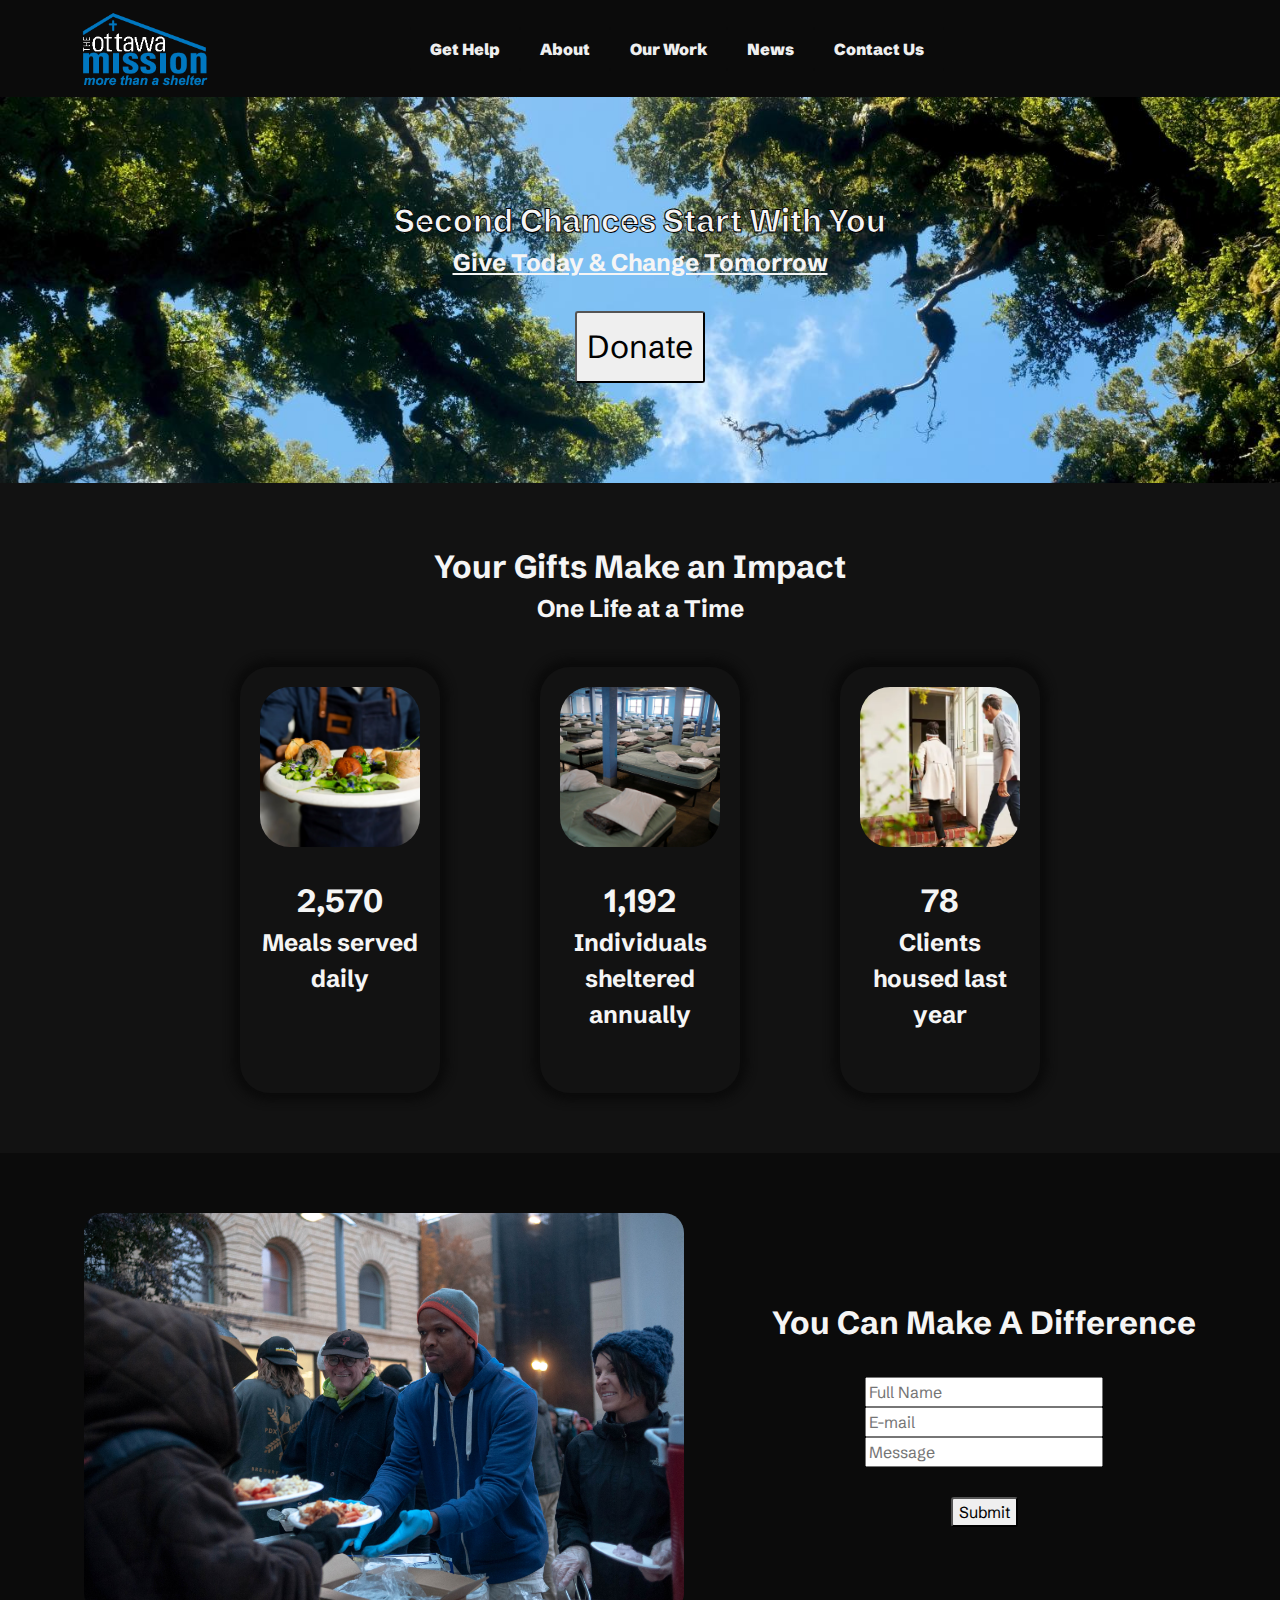
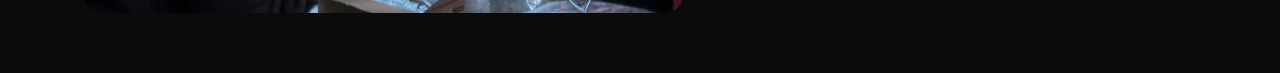
==== index.html @ dbbff0a6 "update" ====
<!DOCTYPE html>
<html lang="en">
  <head>
    <title>Group Project</title>
    <meta charset="UTF-8" />
    <meta name="viewport" content="width=device-width, initial-scale=1" />
    <link rel="stylesheet" href="reset.css" />
    <link rel="stylesheet" href="index.css" />
    <link rel="icon" href="" type="image/svg+xml" />
  </head>
  <body>
    <header>
      <div class="navbar">
        <a href="index.html">
        <img id="logo" src="images/mission_logo_white.png" img width="150">
        </a>
        <div class="headbuttons">
            <a href="help.html">
            <button class="nav">Get Help</button>
            </a>
            <a href="about.html">
            <button class="nav">About</button>
            </a>
            <button class="nav">Our Work</button>
            <button class="nav">News</button>
            <a href="contact.html">
            <button class="nav">Contact Us</button>
            </a>
        </div>
    <!-- </div> -->
    </header>
    <main>
      <div class="chances">
        <h1>Second Chances Start With You</h1>
        <h2>Give Today & Change Tomorrow</h2>
        <a href="donate.html">
        <button>Donate</button>
        </a>
      </div>

      <div class="impact">
        <h1>Your Gifts Make an Impact</h1>
        <h2>One Life at a Time</h2>
        <div class="impactboxes">
          <div class="meals box">
            <img id="food" src="images/food.jpg">
            <h1>2,570</h1>
            <h2>Meals served daily</h2>
          </div>
          <div class="shelter box">
            <img id="shelter" src="images/shelter.jpg">
            <h1>1,192</h1>
            <h2>Individuals sheltered annually</h2>
          </div>
          <div class="clients box">
            <img id="housed" src="images/housed.png">
            <h1>78</h1>
            <h2>Clients housed last year</h2>
          </div>
        </div>
      </div>

      <div class="signup">
        <img id="givingfood" src="images/givingfood.jpg" img width="600">
        <div class="form">
          <h1>You Can Make A Difference</h1>
          <div><input type="text" placeholder="Full Name"></div>
          <div><input type="text" placeholder="E-mail"></div>
          <div id="message"><input type="text" placeholder="Message" class="form3"></div>
          <button>Submit</button>
        </div>
      </div>
    </main>
    <footer>
    </footer>
  </body>
</html>
---- index.css ----
@font-face {
    font-family: myFont;
    src: url(Schibsted_Grotesk/SchibstedGrotesk-VariableFont_wght.ttf);
}

body {
    font-family: myfont;
    background-color: #121212;
    color:whitesmoke;
}

#logo {
    padding-left: 20px;
}

.navbar {
    display: flex;
    padding-inline: 60px;
    padding-bottom: 10px;
    padding-top: 10px;
    background-color: #0b0b0b;
}

.headbuttons {
    display: flex;
    justify-content: space-around;
    align-items: center;
    padding-inline: 200px;
    background-color: #0b0b0b;
}

.nav {
    font-weight: 900;
    font-size: 1em;
    color: #efefef;
    background-color: #0b0b0b;
    border: none;
    padding-top: 10px;
    padding-bottom: 10px;
    padding-left: 20px;
    padding-right: 20px;
}

.chances {
    background-image: url(images/david-tip-ac0LMgPsFJ4-unsplash.jpg);
    background-repeat:no-repeat;
    background-size:100%;
    padding: 100px;
    display: flex;
    flex-direction: column;
    align-items: center;
    justify-content: center;
}

.chances h1 {
    -webkit-text-stroke: 1px rgb(1, 1, 1);
}

.chances h2 {
    text-decoration: underline;
    padding-bottom: 30px;
}

.chances button {
    padding: 10px;
    font-size: 2rem;
    transition: ease-out 0.9s;
}

.impact {
    display: flex;
    flex-direction: column;
    align-items: center;
    padding-bottom: 60px;
}

.impactboxes {
    display: grid;
    grid-template-columns: auto auto auto;
    column-gap: 100px;
    text-align: center;
}

.impactboxes h1 {
    padding-top: 30px;
}

.meals, .shelter, .clients{
    display: flex;
    flex-direction: column;
    align-items: center;
    width:200px;
}

.box{
    /* border: solid 1px black; */
    border-radius: 30px;
    box-shadow: 0px 0px 8px 8px #0b0b0b;
}

.impactboxes > div{
    padding-left: 20px;
    padding-right: 20px;
    padding-top: 20px;
    padding-bottom: 20px;
}

#food, #shelter, #housed {
    border-radius: 30px;
}

button {
    border-radius: 3px;
    cursor: pointer;
}

button:hover {
    box-shadow: inset 300px 0 0 0 rgb(10, 96, 193);
    color: white;
}

.impact {
    padding-top: 60px;
}

.impact h2 {
    padding-bottom: 40px;
}

.meals:hover {
    transform: scale(1.1);
}

.shelter:hover {
    transform: scale(1.1);
}

.clients:hover {
    transform: scale(1.1);
}

.signup {
    display: flex;
    align-items: center;
    justify-content: space-around;
    padding-top: 60px;
    padding-bottom: 60px;
    padding-inline: 40px;
    background-color: #0b0b0b;
}

.form {
    display: flex;
    flex-direction: column;
    align-items: center;
}

#givingfood {
    border-radius: 20px;
}

.form h1 {
    padding-bottom: 30px;
}

#message {
    padding-bottom: 30px;
}
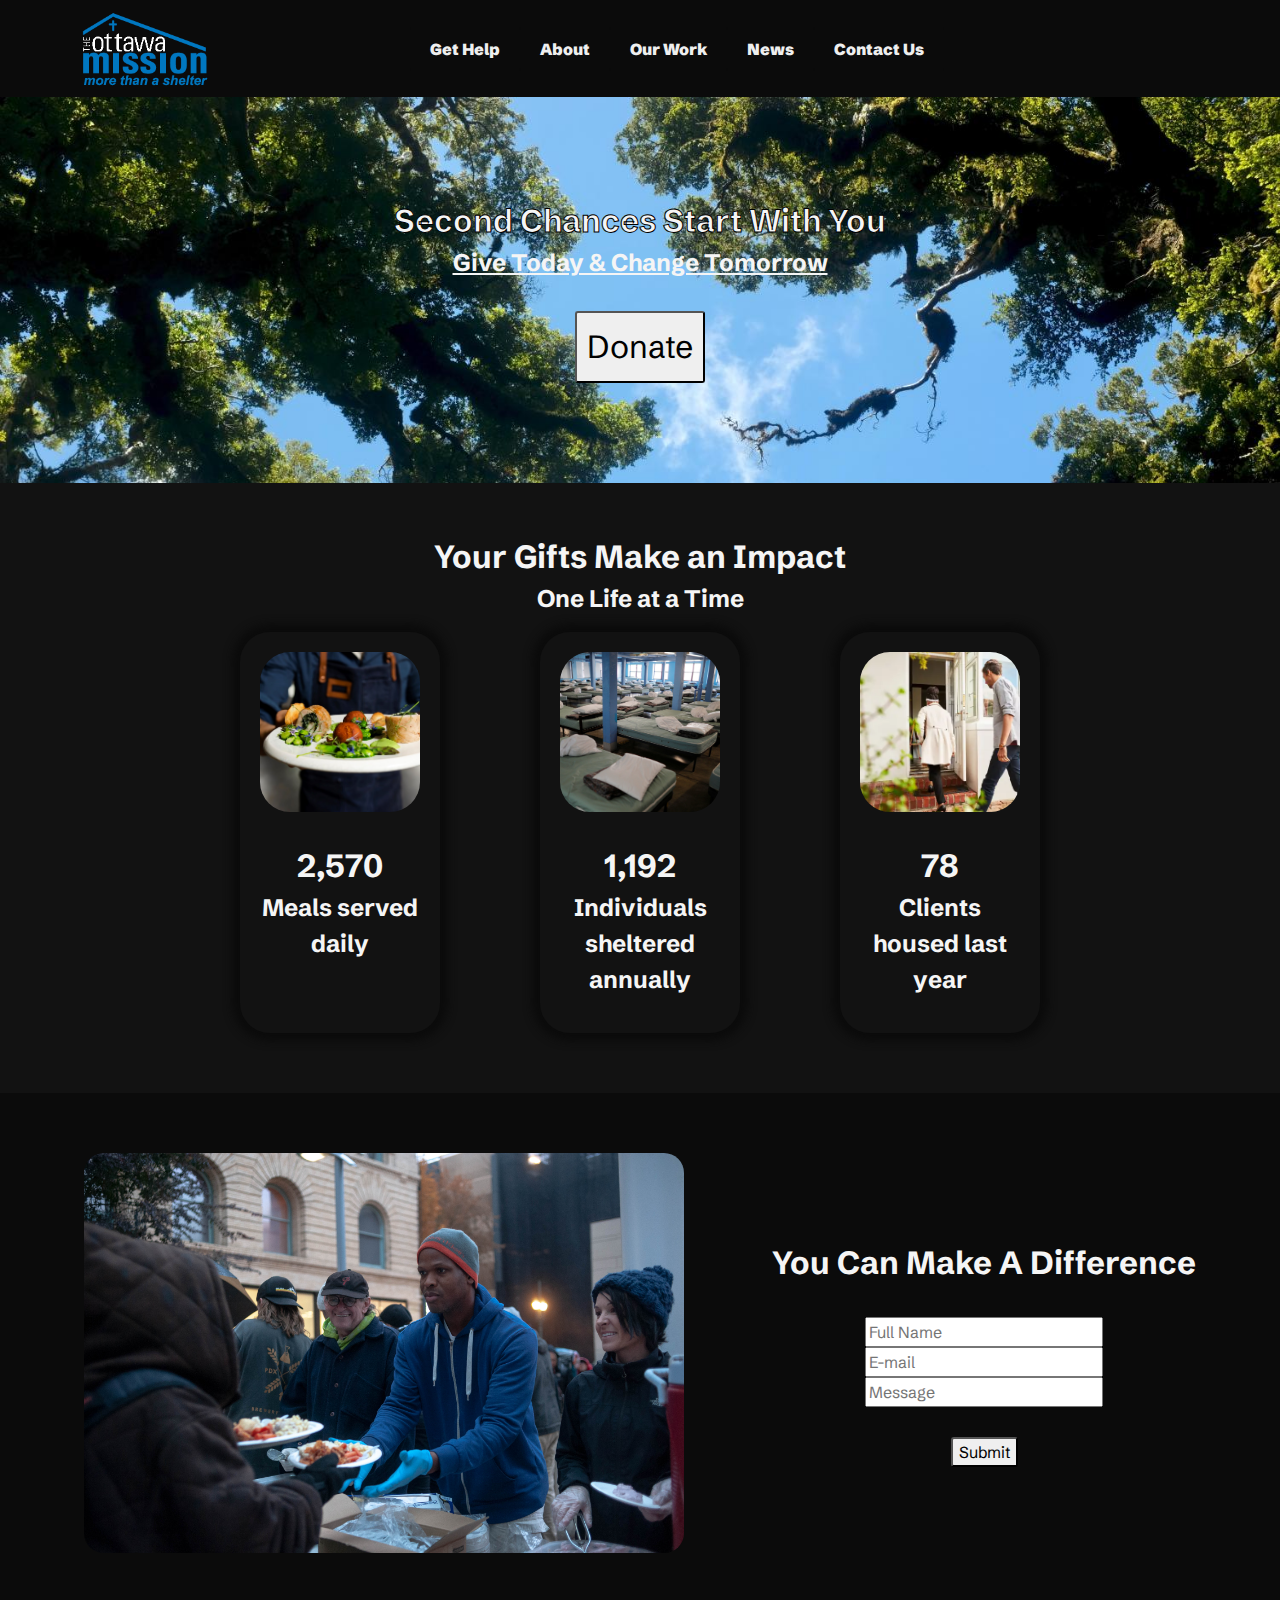
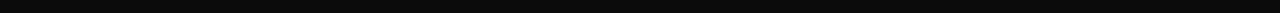
==== commit 8a905ecd: "about" ====
--- a/index.html
+++ b/index.html
@@ -27,7 +27,6 @@
             <button class="nav">Contact Us</button>
             </a>
         </div>
-    <!-- </div> -->
     </header>
     <main>
       <div class="chances">
--- a/index.css
+++ b/index.css
@@ -120,11 +120,11 @@
 }
 
 .impact {
-    padding-top: 60px;
+    padding-top: 50px;
 }
 
 .impact h2 {
-    padding-bottom: 40px;
+    padding-bottom: 15px;
 }
 
 .meals:hover {
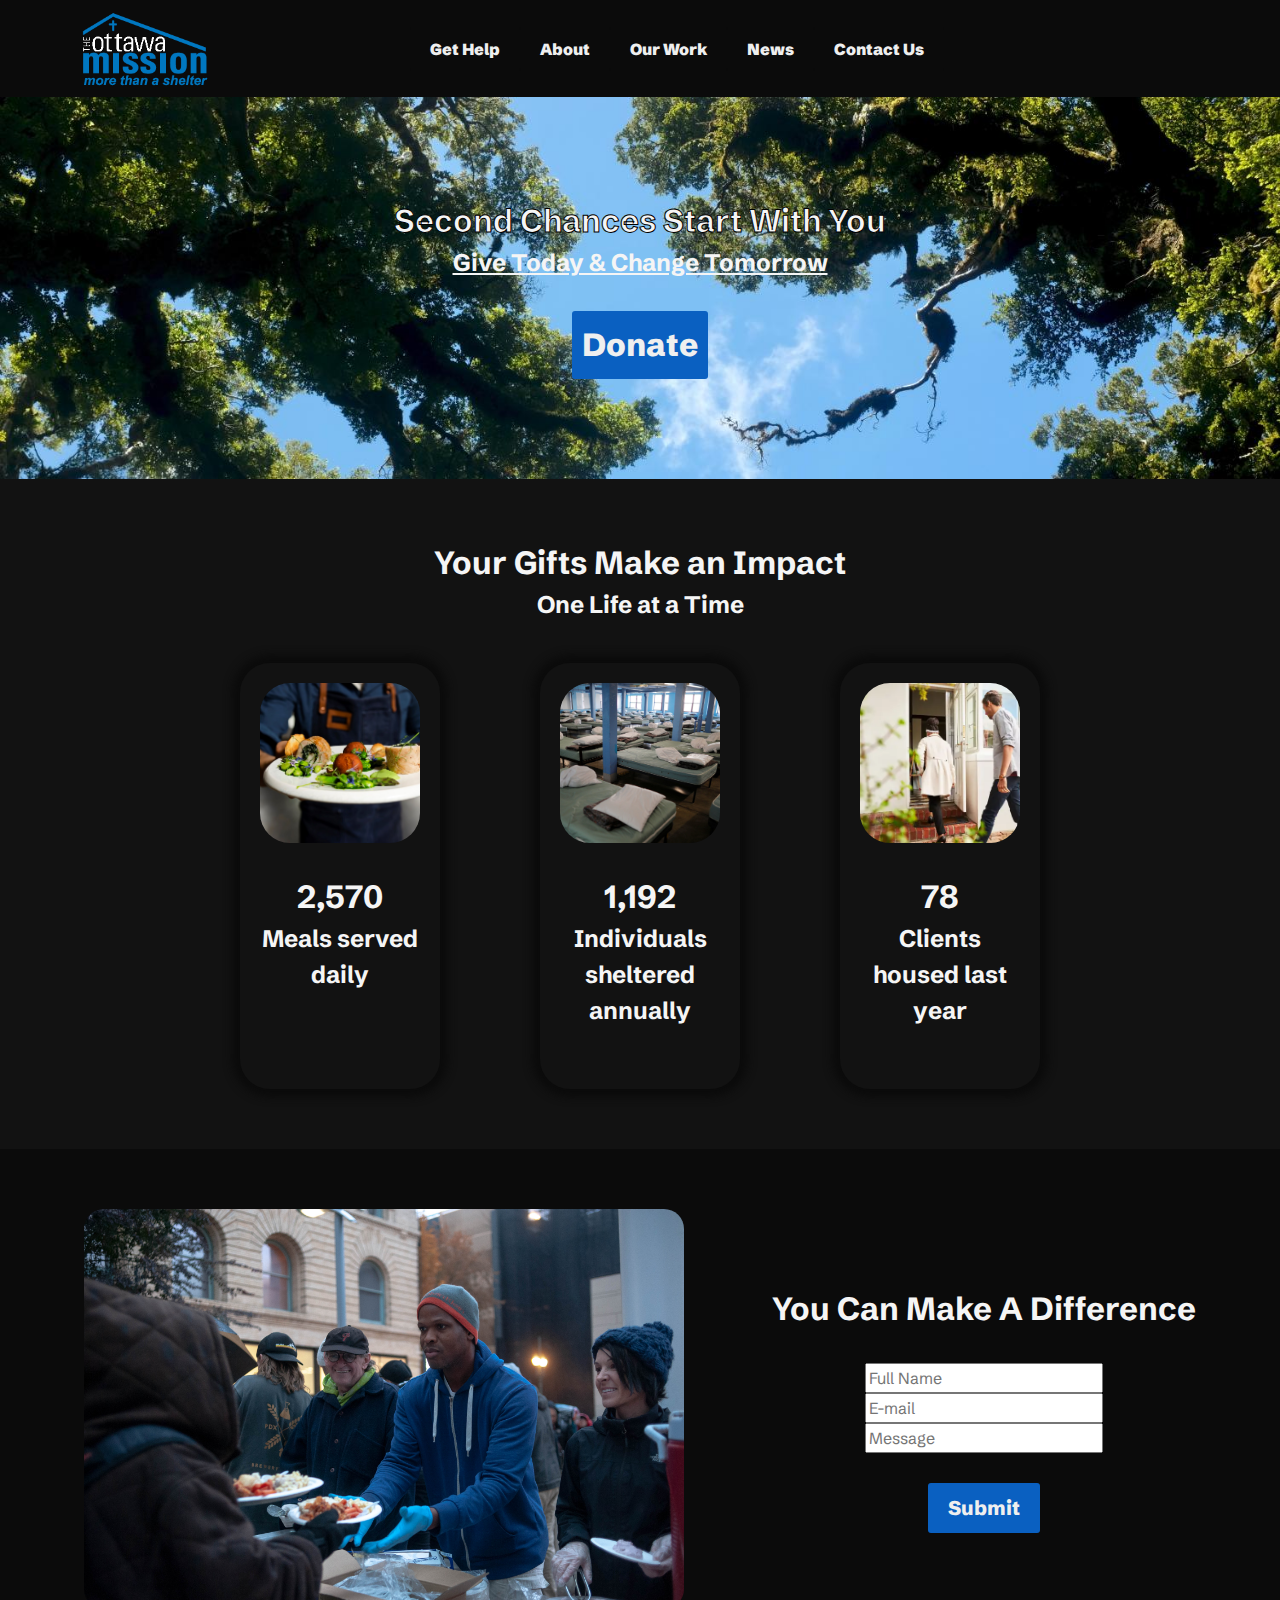
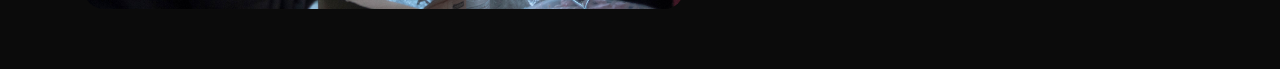
==== commit 83f4ceca: "Merge branch 'main' of https://github.com/aura-git/IMD2900_A2" ====
--- a/index.html
+++ b/index.html
@@ -27,6 +27,7 @@
             <button class="nav">Contact Us</button>
             </a>
         </div>
+    <!-- </div> -->
     </header>
     <main>
       <div class="chances">
--- a/index.css
+++ b/index.css
@@ -110,21 +110,32 @@
 }
 
 button {
+    font-weight: 800;
+    font-size: 1.25em;
+    color: #efefef;
+    background-color: rgb(10, 96, 193);
+    border: none;
+    padding-top: 10px;
+    padding-bottom: 10px;
+    padding-left: 20px;
+    padding-right: 20px;
     border-radius: 3px;
     cursor: pointer;
 }
 
 button:hover {
-    box-shadow: inset 300px 0 0 0 rgb(10, 96, 193);
+    background-color: rgb(0, 36, 108);
+    box-shadow: 5px 5px black;
+    text-shadow: #343434 2px 2px;
     color: white;
 }
 
 .impact {
-    padding-top: 50px;
+    padding-top: 60px;
 }
 
 .impact h2 {
-    padding-bottom: 15px;
+    padding-bottom: 40px;
 }
 
 .meals:hover {
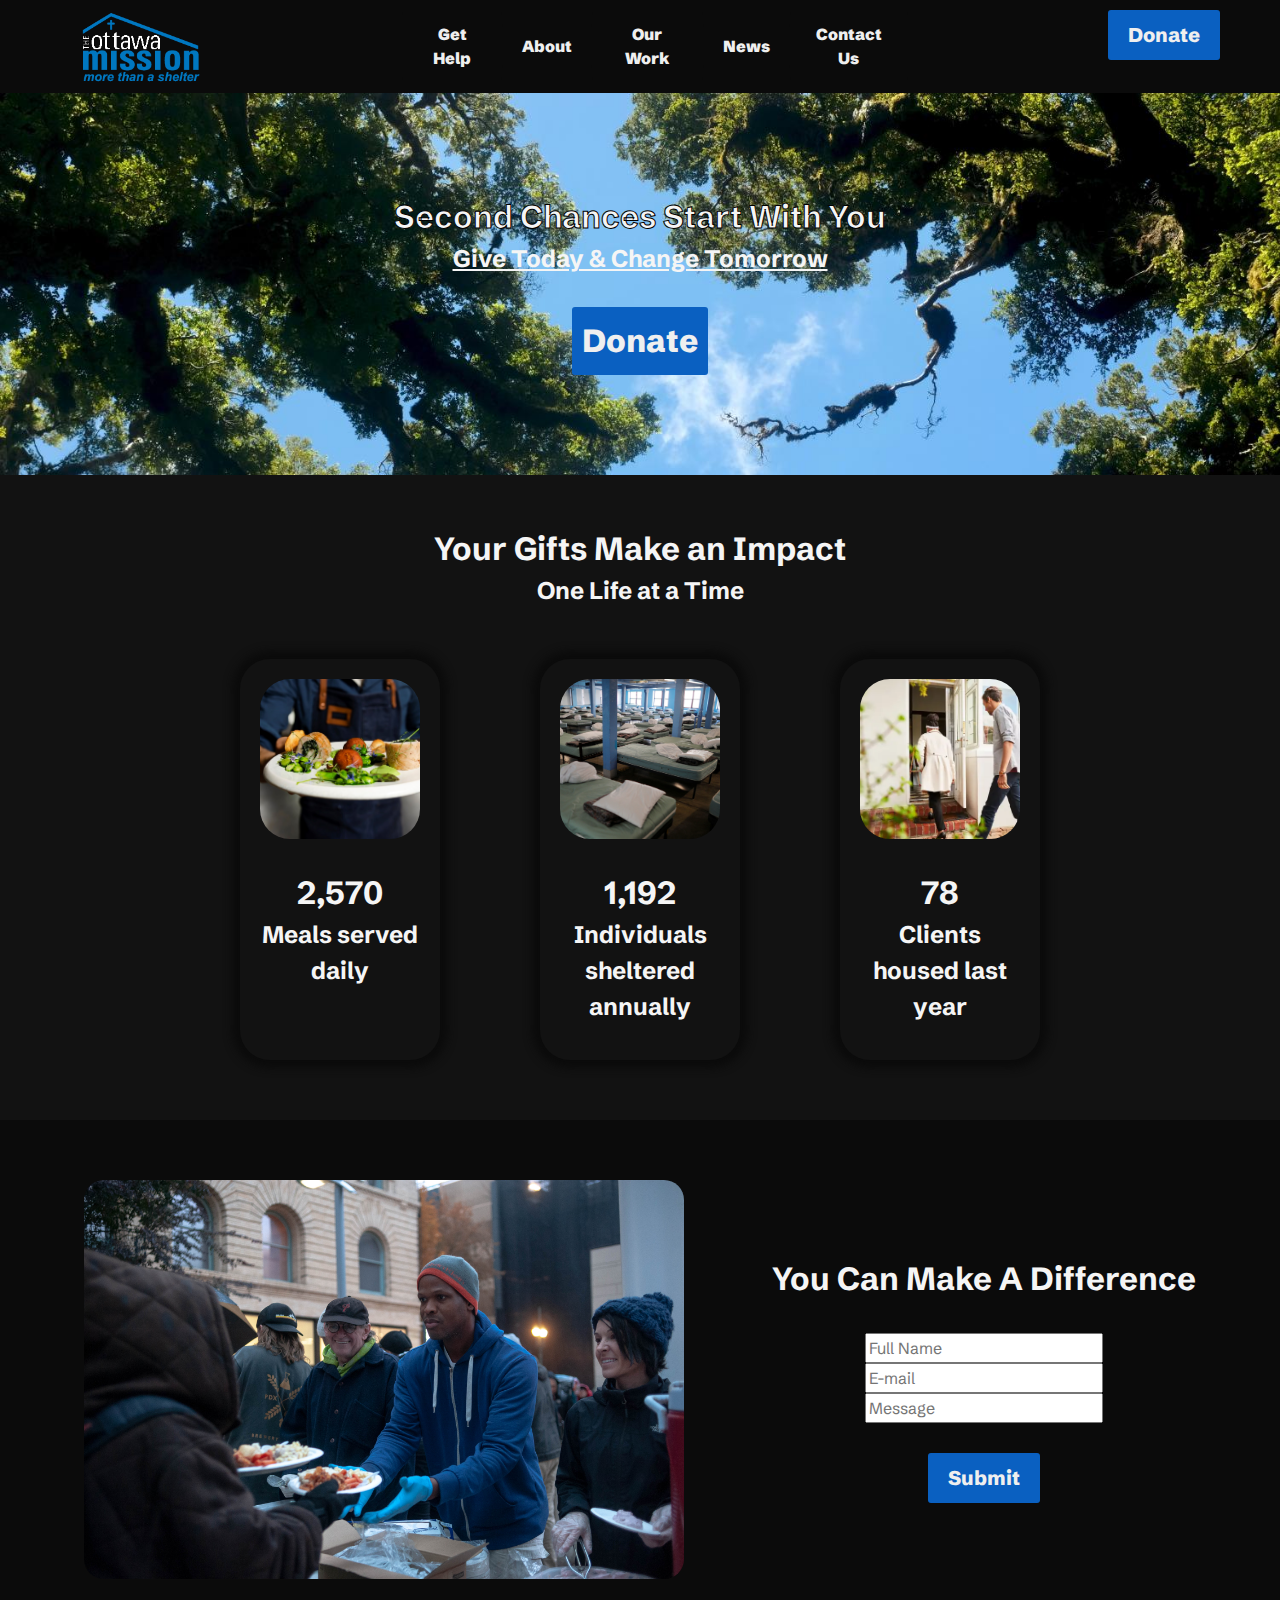
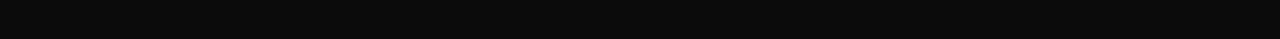
==== commit 39bdf574: "update" ====
--- a/index.html
+++ b/index.html
@@ -27,7 +27,10 @@
             <button class="nav">Contact Us</button>
             </a>
         </div>
-    <!-- </div> -->
+        <a href="donate.html">
+        <button>Donate</button>
+        </a>
+      </div>
     </header>
     <main>
       <div class="chances">
@@ -40,7 +43,7 @@
 
       <div class="impact">
         <h1>Your Gifts Make an Impact</h1>
-        <h2>One Life at a Time</h2>
+        <h2 id="life">One Life at a Time</h2>
         <div class="impactboxes">
           <div class="meals box">
             <img id="food" src="images/food.jpg">
--- a/index.css
+++ b/index.css
@@ -131,11 +131,15 @@
 }
 
 .impact {
-    padding-top: 60px;
+    padding-top: 50px;
 }
 
 .impact h2 {
-    padding-bottom: 40px;
+    padding-bottom: 15px;
+}
+
+#life {
+    padding-bottom: 50px;
 }
 
 .meals:hover {
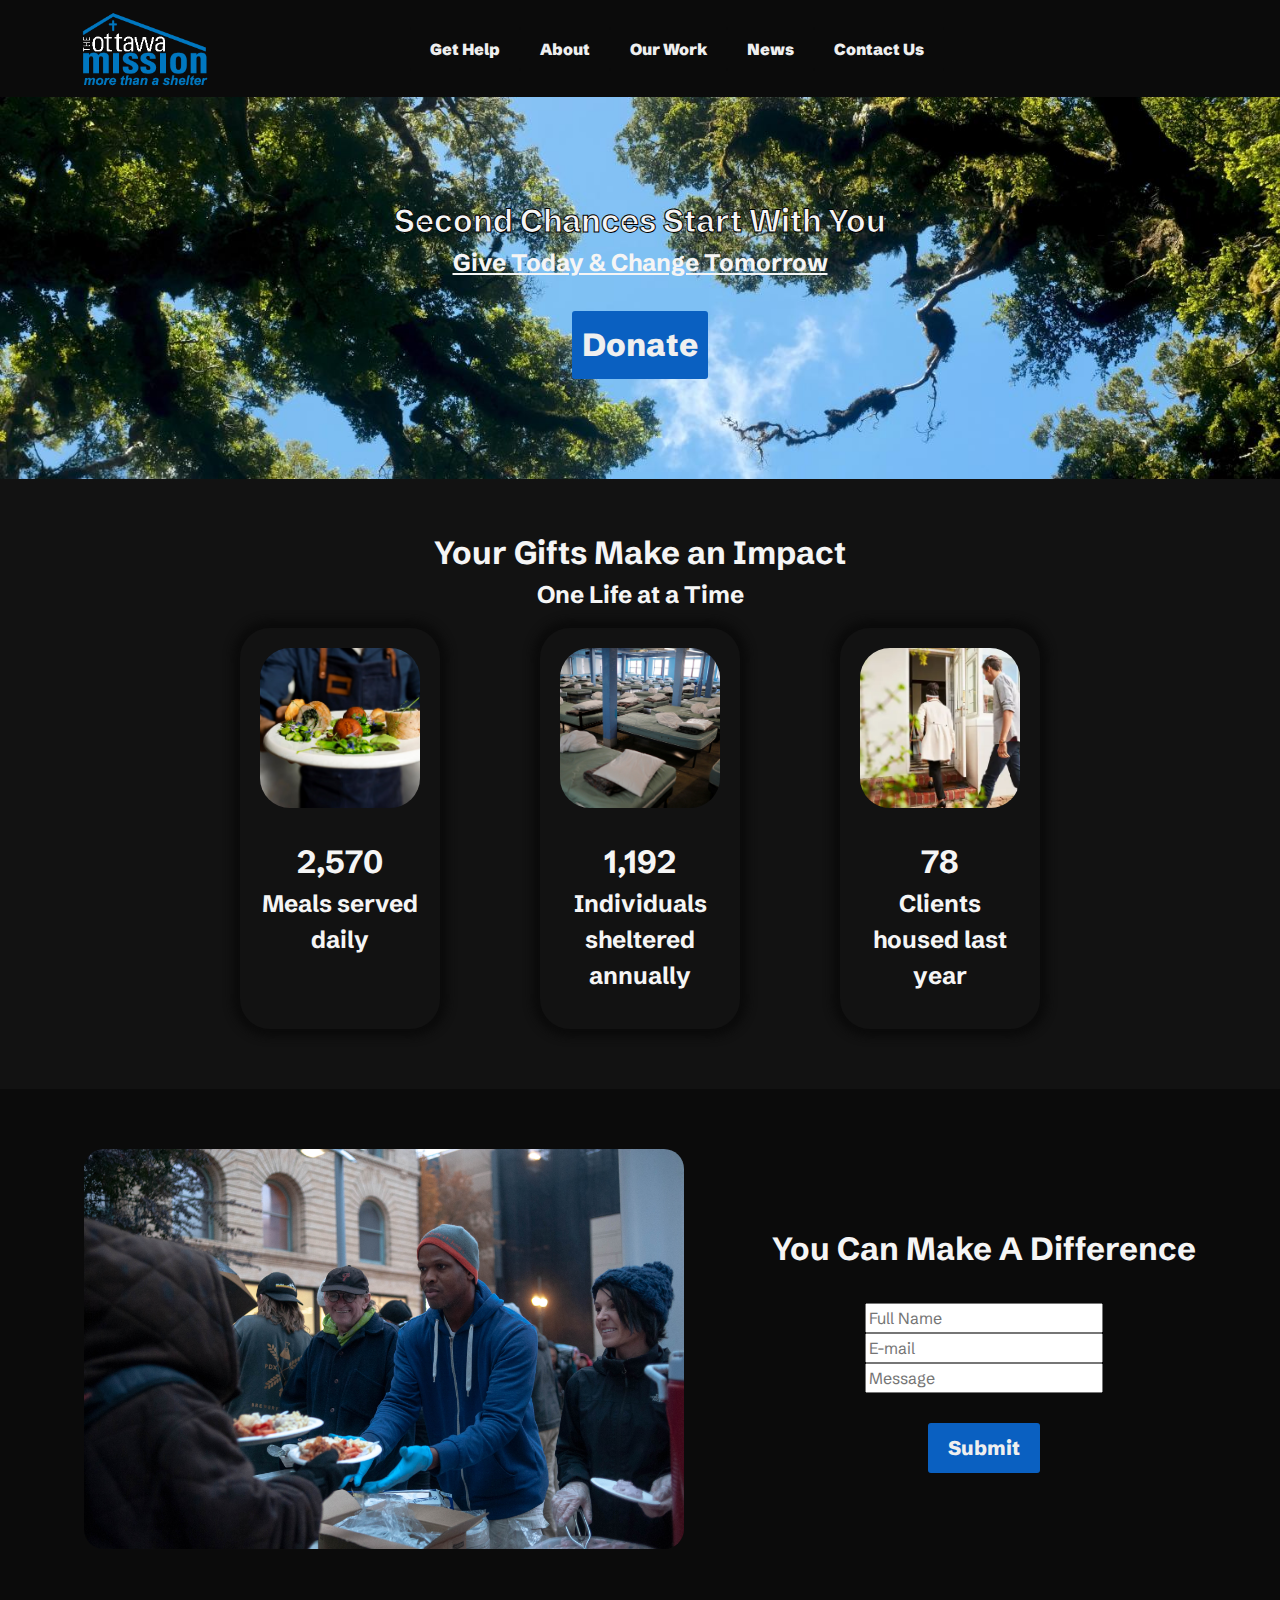
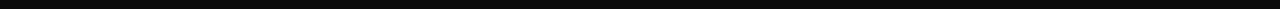
==== commit 163122de: "UpdatedTitles" ====
--- a/index.html
+++ b/index.html
@@ -1,7 +1,7 @@
 <!DOCTYPE html>
 <html lang="en">
   <head>
-    <title>Group Project</title>
+    <title>Ottawa Mission</title>
     <meta charset="UTF-8" />
     <meta name="viewport" content="width=device-width, initial-scale=1" />
     <link rel="stylesheet" href="reset.css" />
@@ -27,10 +27,6 @@
             <button class="nav">Contact Us</button>
             </a>
         </div>
-        <a href="donate.html">
-        <button>Donate</button>
-        </a>
-      </div>
     </header>
     <main>
       <div class="chances">
@@ -43,7 +39,7 @@
 
       <div class="impact">
         <h1>Your Gifts Make an Impact</h1>
-        <h2 id="life">One Life at a Time</h2>
+        <h2>One Life at a Time</h2>
         <div class="impactboxes">
           <div class="meals box">
             <img id="food" src="images/food.jpg">
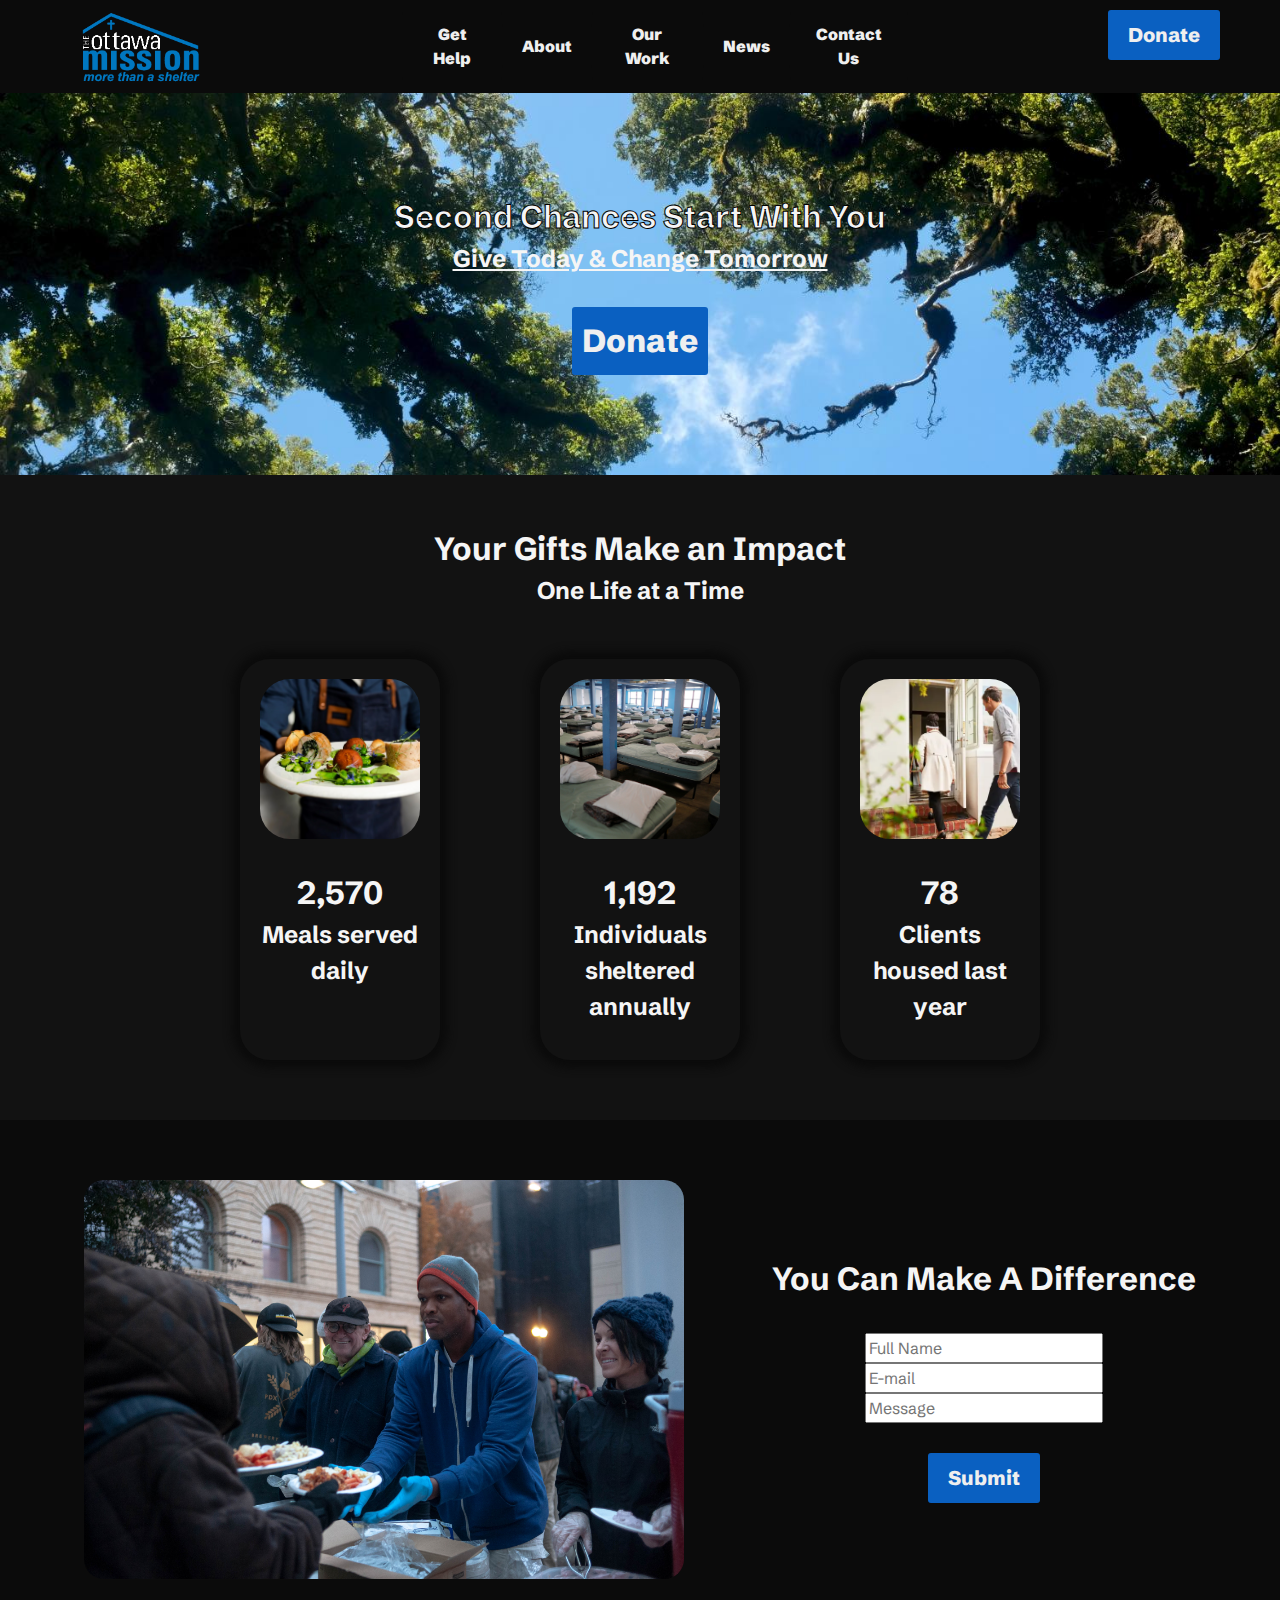
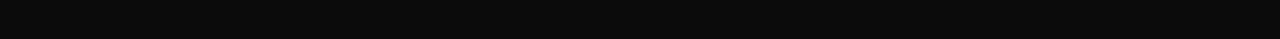
==== commit f6e76edc: "Merge branch 'main' of https://github.com/aura-git/IMD2900_A2" ====
--- a/index.html
+++ b/index.html
@@ -27,6 +27,10 @@
             <button class="nav">Contact Us</button>
             </a>
         </div>
+        <a href="donate.html">
+        <button>Donate</button>
+        </a>
+      </div>
     </header>
     <main>
       <div class="chances">
@@ -39,7 +43,7 @@
 
       <div class="impact">
         <h1>Your Gifts Make an Impact</h1>
-        <h2>One Life at a Time</h2>
+        <h2 id="life">One Life at a Time</h2>
         <div class="impactboxes">
           <div class="meals box">
             <img id="food" src="images/food.jpg">
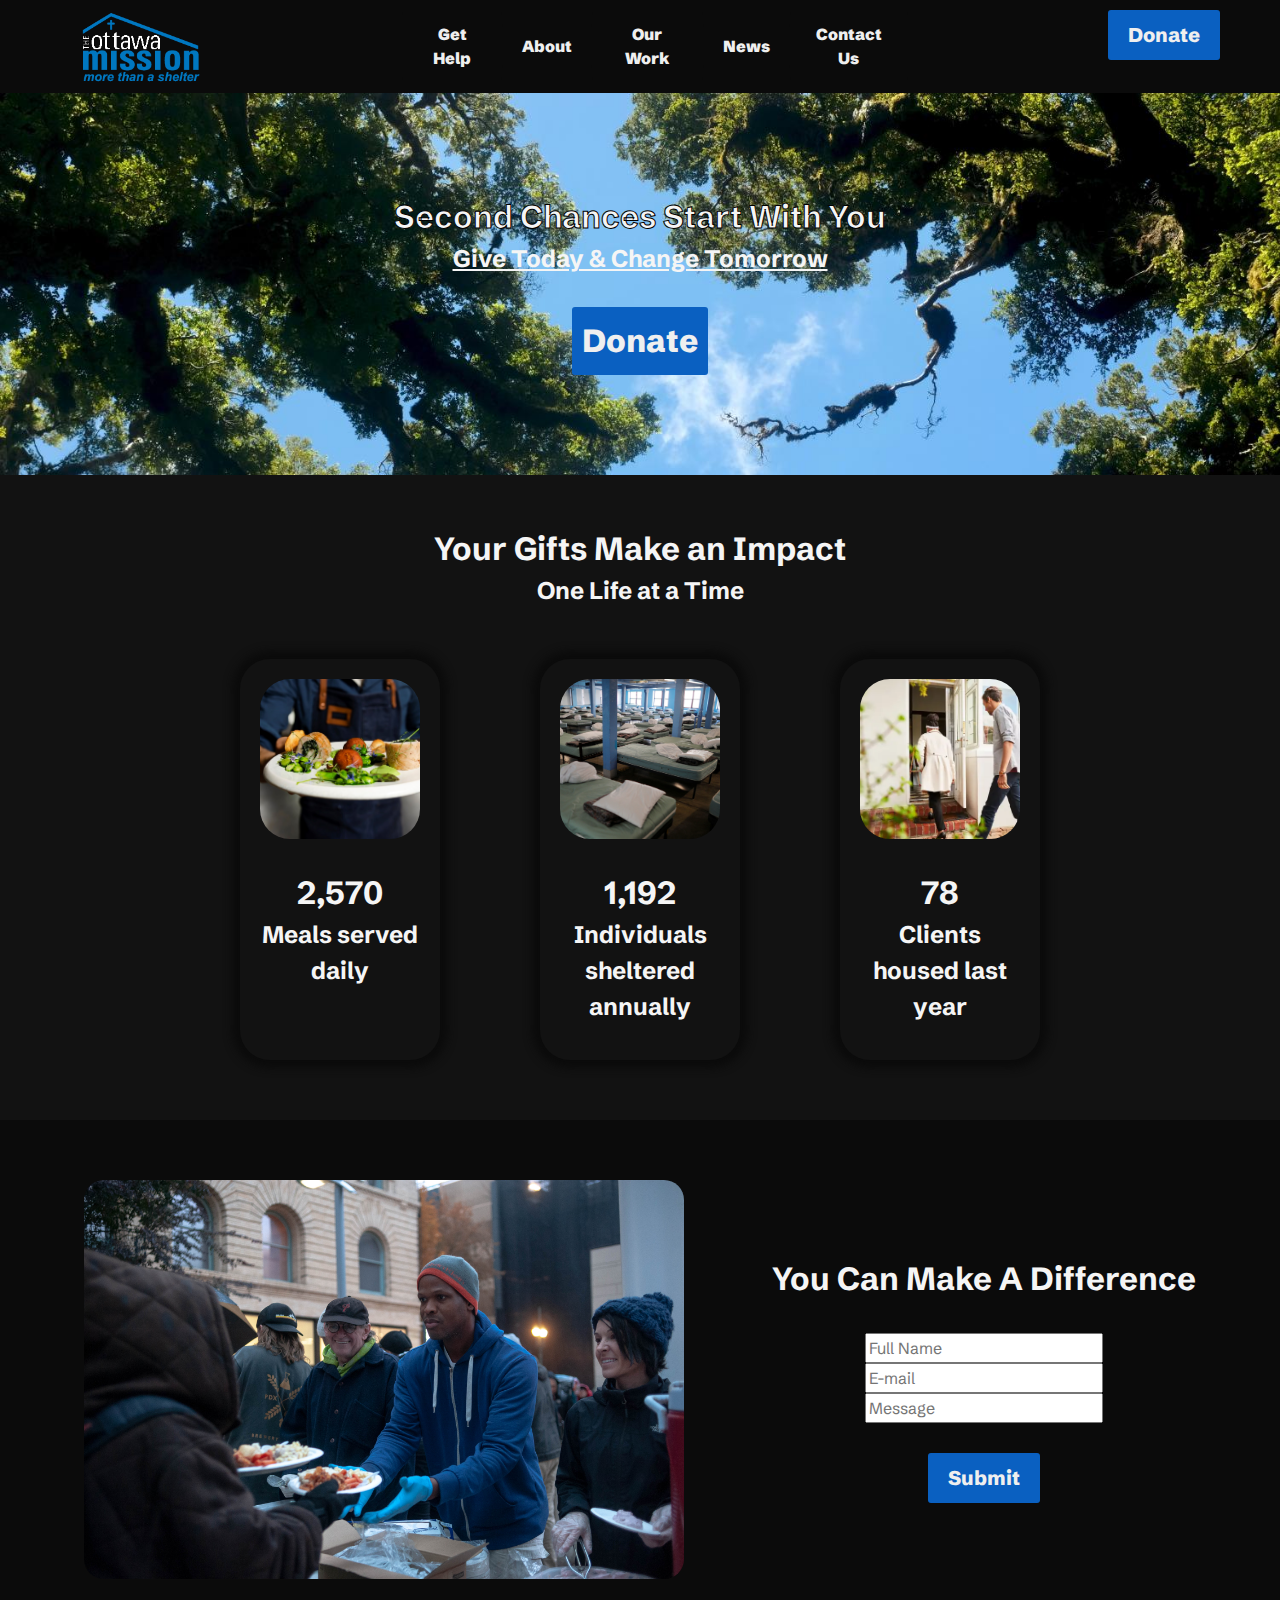
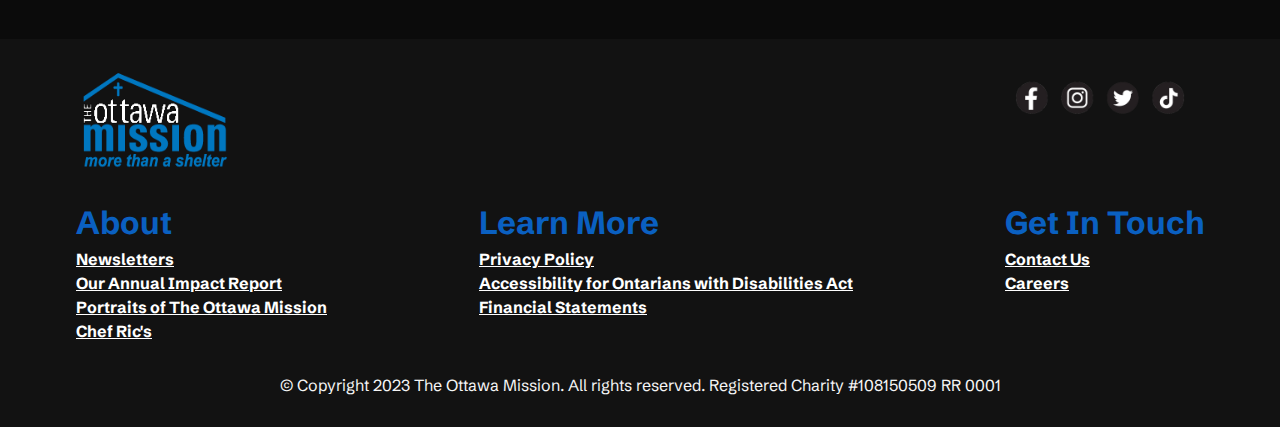
==== commit be034c40: "update" ====
--- a/index.html
+++ b/index.html
@@ -75,6 +75,51 @@
       </div>
     </main>
     <footer>
+      <div class="footlogo">
+        <img src="images/mission_logo_white.png" img width="150">
+        <img class="socialsfoot" src="images/socials.png" img width="200">
+      </div>
+      <div class="foot">
+        <div class="about">
+          <h1>About</h1>
+          <a href="index.html">
+          <h2>Newsletters</h2>
+          </a>
+          <a href="index.html">
+          <h2>Our Annual Impact Report</h2>
+          </a>
+          <a href="index.html">
+          <h2>Portraits of The Ottawa Mission</h2>
+          </a>
+          <a href="index.html">
+          <h2>Chef Ric's</h2>
+          </a>
+        </div>
+        <div class="learn">
+          <h1>Learn More</h1>
+          <a href="index.html">
+          <h2>Privacy Policy</h2>
+          </a>
+          <a href="index.html">
+          <h2>Accessibility for Ontarians with Disabilities Act</h2>
+          </a>
+          <a href="index.html">
+          <h2>Financial Statements</h2>
+          </a>
+        </div>
+        <div class="touch">
+          <h1>Get In Touch</h1>
+          <a href="index.html">
+          <h2>Contact Us</h2>
+          </a>
+          <a href="index.html">
+          <h2>Careers</h2>
+          </a>
+        </div>
+      </div>
+      <div class="copyright">
+        <p>© Copyright 2023 The Ottawa Mission. All rights reserved. Registered Charity #108150509 RR 0001</p>
+      </div>
     </footer>
   </body>
 </html>
--- a/index.css
+++ b/index.css
@@ -182,3 +182,52 @@
     padding-bottom: 30px;
 }
 
+.footlogo {
+    display: flex;
+    justify-content: space-between;
+    padding-inline: 80px;
+    padding-top: 30px;
+    padding-bottom: 30px;
+}
+
+.socialsfoot {
+    cursor: pointer;
+}
+
+.foot {
+    display: flex;
+    justify-content: space-around;
+}
+
+.about {
+    display: flex;
+    flex-direction: column;  
+}
+
+.learn {
+    display: flex;
+    flex-direction: column;
+}
+
+.touch {
+    display: flex;
+    flex-direction: column;
+}
+
+.copyright {
+    display: flex;
+    justify-content: center;
+    padding-top: 30px;
+    padding-bottom: 30px;
+}
+
+.foot h1 {
+    color: rgb(10, 96, 193);
+}
+
+.foot h2 {
+    text-decoration: underline;
+    cursor: pointer;
+    color: white;
+    font-size: 1rem;
+}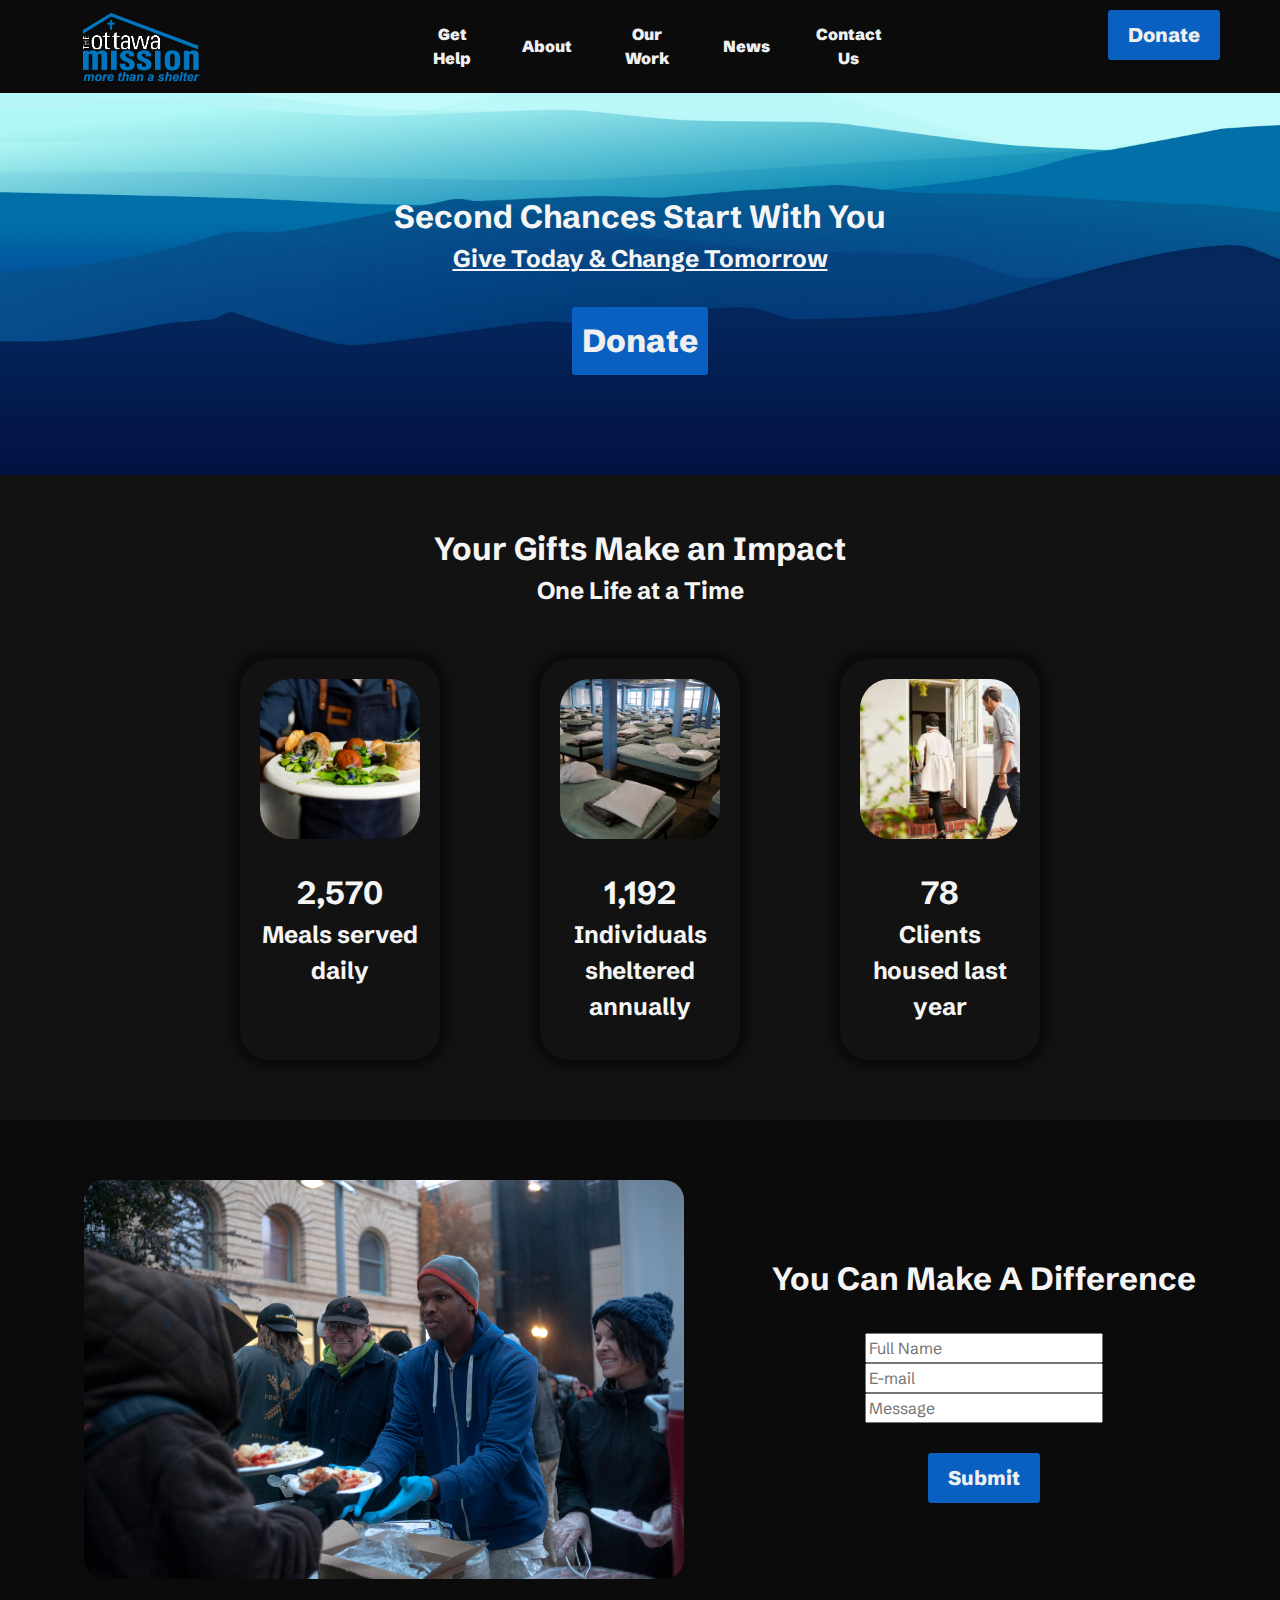
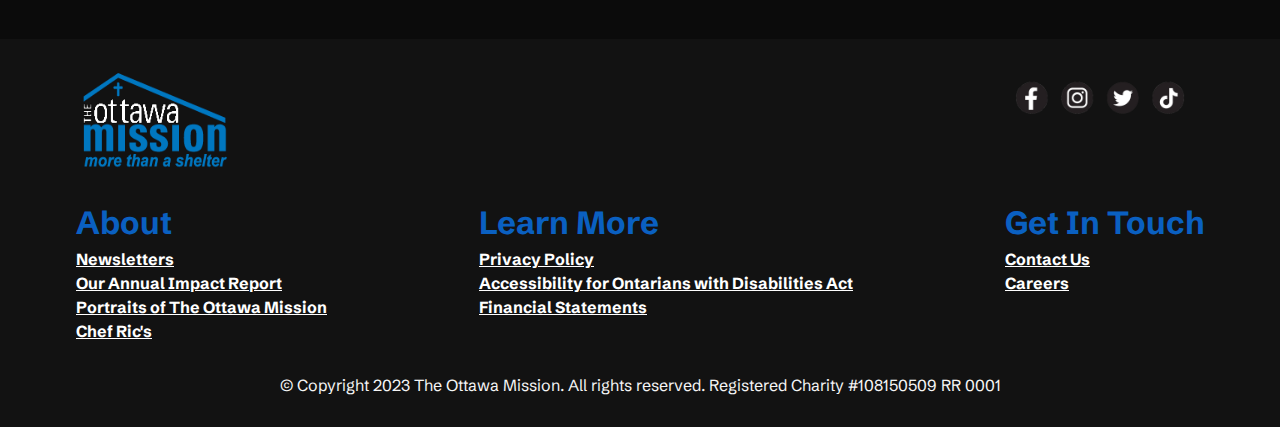
==== commit 92888c7b: "Update index.html" ====
--- a/index.html
+++ b/index.html
@@ -27,9 +27,11 @@
             <button class="nav">Contact Us</button>
             </a>
         </div>
-        <a href="donate.html">
-        <button>Donate</button>
-        </a>
+        <div class="donatebox">
+          <a href="donate.html">
+            <button class="donate">Donate</button>
+            </a>
+        </div>
       </div>
     </header>
     <main>
--- a/index.css
+++ b/index.css
@@ -42,7 +42,7 @@
 }
 
 .chances {
-    background-image: url(images/david-tip-ac0LMgPsFJ4-unsplash.jpg);
+    background-image: url(images/wp5204110.jpg);
     background-repeat:no-repeat;
     background-size:100%;
     padding: 100px;
@@ -50,11 +50,12 @@
     flex-direction: column;
     align-items: center;
     justify-content: center;
-}
-
-.chances h1 {
+    background-position: bottom;
+}
+
+/* .chances h1 {
     -webkit-text-stroke: 1px rgb(1, 1, 1);
-}
+} */
 
 .chances h2 {
     text-decoration: underline;
@@ -230,4 +231,8 @@
     cursor: pointer;
     color: white;
     font-size: 1rem;
+}
+
+.titlebackground {
+    background-color: #0b0b0b;
 }